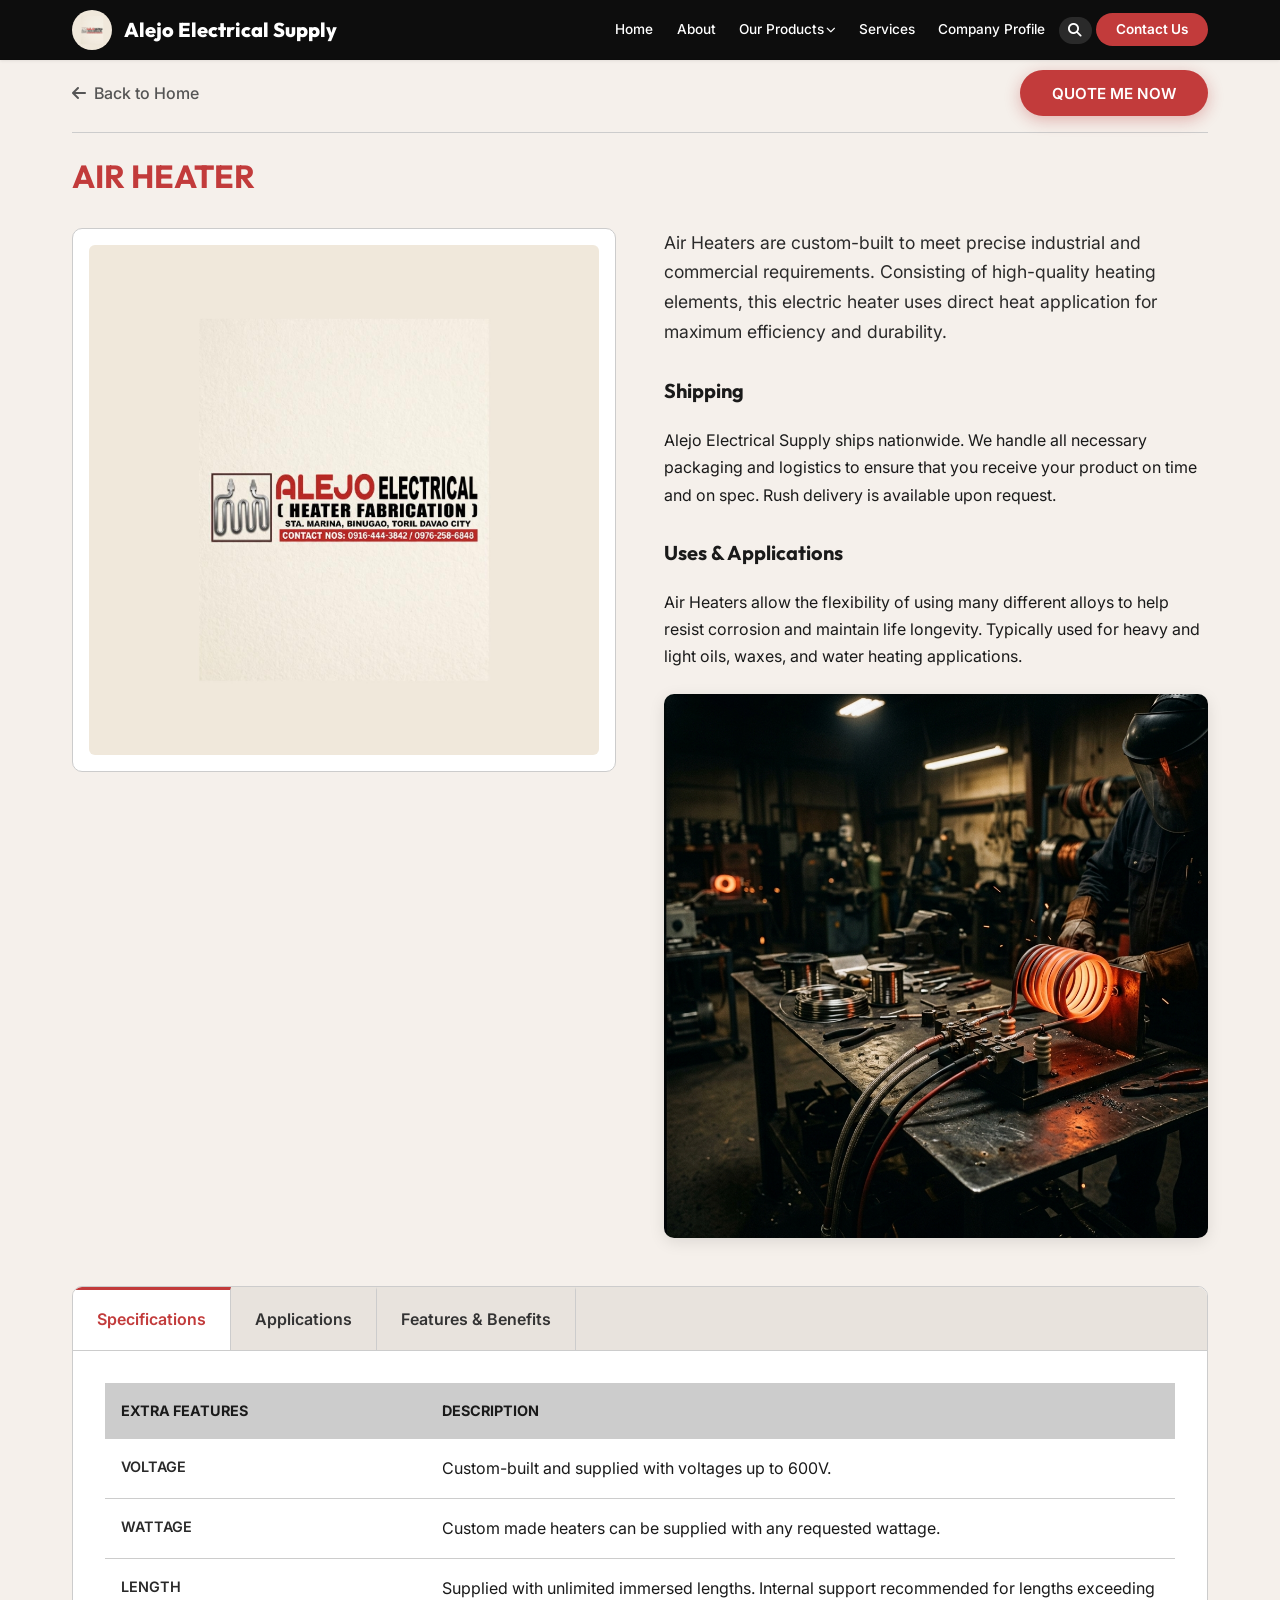
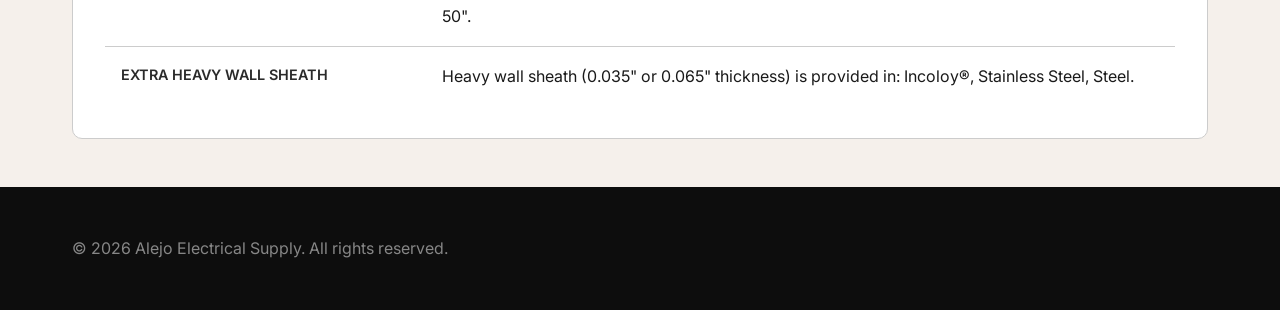
==== product.html @ 18027e7d "feat: enhance product page UI, fix navigation bugs, and add custom image support - UI (Forms): Compr" ====
<!DOCTYPE html>
<html lang="en">
<head>
  <meta charset="UTF-8">
  <meta name="viewport" content="width=device-width, initial-scale=1.0">
  <title>Product Details — Alejo Electrical Supply</title>
  
  <link rel="icon" type="image/jpeg" href="assets/logo_square.jpg">
  <link href="https://fonts.googleapis.com/css2?family=Inter:wght@300;400;500;600;700&display=swap" rel="stylesheet">
  <link rel="stylesheet" href="https://cdnjs.cloudflare.com/ajax/libs/font-awesome/6.4.0/css/all.min.css">
  <link rel="stylesheet" href="styles.css">
  <link rel="stylesheet" href="css/product.css">
</head>
<body>
  <nav class="navbar solid-nav" id="navbar">
    <div class="container">
      <a href="index.html" class="nav-brand">
        <img src="assets/logo_square.jpg" alt="Alejo Electrical Supply Logo" style="border-radius: 50%; aspect-ratio: 1/1; object-fit: cover;">
        <span>Alejo Electrical Supply</span>
      </a>
      <ul class="nav-links" id="nav-links">
        <li><a href="index.html#home" data-i18n="navHome">Home</a></li>
        <li><a href="index.html#about" data-i18n="navAbout">About</a></li>
        <li class="nav-dropdown">
          <a href="index.html#products" data-i18n="navProducts" class="nav-dropdown-btn">Our Products <i class="fas fa-chevron-down" style="font-size: 0.7em; margin-left: 2px;"></i></a>
          <div class="mega-menu" id="mega-menu">
            <!-- Dynamically populated by products.js -->
          </div>
        </li>
        <li><a href="index.html#services" data-i18n="navServices">Services</a></li>
        <li><a href="index.html#profile" data-i18n="navProfile">Company Profile</a></li>
        <li><a href="#" id="search-open-btn" aria-label="Search Products"><i class="fas fa-search"></i></a></li>
        <li><a href="index.html#contact" class="nav-cta" data-i18n="navContact">Contact Us</a></li>
      </ul>
      <div class="nav-toggle" id="nav-toggle">
        <span class="bar"></span>
        <span class="bar"></span>
        <span class="bar"></span>
      </div>
    </div>
  </nav>

  <div class="nav-overlay" id="nav-overlay"></div>

  <main class="product-page">
    <div class="container">
      <!-- Top Action Bar -->
      <div class="product-actions">
        <a href="index.html" class="back-link"><i class="fas fa-arrow-left"></i> Back to Home</a>
        <div class="action-buttons">
          <button class="btn btn-primary" id="quote-btn">QUOTE ME NOW</button>
        </div>
      </div>

      <!-- Product Header -->
      <h1 class="product-title" id="product-title">Loading...</h1>
      
      <!-- Product Overview -->
      <div class="product-overview">
        <div class="product-images">
          <div class="main-image-container">
            <img id="product-image" src="assets/logo_square.jpg" alt="Product Image">
          </div>
        </div>
        
        <div class="product-details">
          <p id="product-description" class="lead-text">Loading description...</p>
          
          <h3 class="section-title">Shipping</h3>
          <p id="product-shipping">Alejo Electrical Supply ships nationwide. We handle all necessary packaging and logistics to ensure that you receive your product on time and on spec.</p>
          
          <h3 class="section-title">Uses & Applications</h3>
          <p id="product-uses">Loading uses...</p>
          <img id="uses-image" src="assets/hero-bg.png" alt="Uses example" class="uses-image">
        </div>
      </div>

      <!-- Tabbed Interface -->
      <div class="tabs-container">
        <ul class="tab-list">
          <li class="tab-item active" data-tab="specs">Specifications</li>
          <li class="tab-item" data-tab="apps">Applications</li>
          <li class="tab-item" data-tab="features">Features & Benefits</li>
        </ul>
        
        <div class="tab-content active" id="tab-specs">
          <table class="specs-table">
            <thead>
              <tr>
                <th>EXTRA FEATURES</th>
                <th>DESCRIPTION</th>
              </tr>
            </thead>
            <tbody id="specs-body">
              <!-- Dynamically populated -->
            </tbody>
          </table>
        </div>
        
        <div class="tab-content" id="tab-apps">
          <ul class="bullet-list" id="apps-list">
            <!-- Dynamically populated -->
          </ul>
        </div>
        
        <div class="tab-content" id="tab-features">
          <ul class="bullet-list" id="features-list">
            <!-- Dynamically populated -->
          </ul>
        </div>
      </div>
    </div>
  </main>

  <!-- Quote Modal -->
  <div class="modal-overlay" id="quote-modal">
    <div class="modal-container quote-container">
      <button class="modal-close" id="quote-close"><i class="fas fa-times"></i></button>
      <div class="quote-header">
        <h2 id="quote-title">REQUEST FOR INFORMATION</h2>
        <p>Enter your comments/questions and click Submit to send us an email.</p>
        <small class="required-hint">Fields marked with an * are required</small>
      </div>
      
      <form class="quote-form" id="quote-form">
        <div class="form-row">
          <div class="form-group">
            <label>First Name <span class="required">*</span></label>
            <input type="text" required>
          </div>
          <div class="form-group">
            <label>Last Name <span class="required">*</span></label>
            <input type="text" required>
          </div>
        </div>
        
        <div class="form-group">
          <label>Email <span class="required">*</span></label>
          <input type="email" required>
        </div>
        
        <div class="form-group">
          <label>Phone <span class="required">*</span></label>
          <input type="tel" required>
        </div>
        
        <div class="form-row">
          <div class="form-group">
            <label>Country <span class="required">*</span></label>
            <select required>
              <option value="Philippines">Philippines</option>
              <option value="United States">United States</option>
              <option value="Other">Other</option>
            </select>
          </div>
          <div class="form-group">
            <label>Industry <span class="required">*</span></label>
            <select required>
              <option value="">-- Select Industry --</option>
              <option value="Manufacturing">Manufacturing</option>
              <option value="Food & Beverage">Food & Beverage</option>
              <option value="Petrochemical">Petrochemical</option>
              <option value="Other">Other</option>
            </select>
          </div>
        </div>
        
        <div class="form-group">
          <label>File Upload</label>
          <div class="file-upload-wrapper">
            <button type="button" class="btn btn-upload">Select Files</button>
            <input type="file" hidden id="file-upload">
            <span class="file-name"></span>
          </div>
        </div>
        
        <div class="form-group">
          <label>Comments</label>
          <textarea rows="3"></textarea>
        </div>
        
        <button type="submit" class="btn btn-primary submit-btn">Submit Request</button>
      </form>
    </div>
  </div>

  <!-- Search Modal -->
  <div class="modal-overlay" id="search-modal">
    <div class="modal-container search-container">
      <button class="modal-close" id="search-close"><i class="fas fa-times"></i></button>
      <div class="search-header">
        <h2>Search Products</h2>
      </div>
      <div class="search-body">
        <input type="text" id="search-input" placeholder="Search for heaters, supplies..." autocomplete="off" style="width: 100%; padding: 1rem; border: 2px solid #ccc; border-radius: 8px; font-size: 1.1rem; margin-bottom: 1rem; outline: none;">
        <div class="search-results" id="search-results" style="max-height: 400px; overflow-y: auto; display: flex; flex-direction: column; gap: 0.5rem;">
          <!-- Results populated by JS -->
        </div>
      </div>
    </div>
  </div>

  <footer class="footer">
    <div class="container footer-bottom">
      <p>&copy; 2026 Alejo Electrical Supply. All rights reserved.</p>
    </div>
  </footer>

  <script src="js/products.js"></script>
  <script src="script.js"></script>
  <script src="js/product-page.js"></script>
</body>
</html>
---- styles.css ----
/* ============================================
   ALEJO ELECTRICAL SUPPLY — Design System
   ============================================ */

/* --- Google Fonts --- */
@import url('https://fonts.googleapis.com/css2?family=Inter:wght@300;400;500;600;700;800;900&family=Outfit:wght@300;400;500;600;700;800;900&display=swap');

/* --- Design Tokens --- */
:root {
  /* Brand Colors */
  --primary: #c23b3b;
  --primary-dark: #a12b2b;
  --primary-light: #d66060;
  --primary-glow: rgba(194, 59, 59, 0.3);

  /* Neutrals */
  --neutral-900: #0d0d0d;
  --neutral-800: #1a1a1a;
  --neutral-700: #2a2a2a;
  --neutral-600: #333333;
  --neutral-500: #555555;
  --neutral-400: #777777;
  --neutral-300: #999999;
  --neutral-200: #cccccc;
  --neutral-100: #e8e3dd;
  --neutral-50: #f5f0eb;
  --white: #ffffff;

  /* Functional */
  --bg-primary: var(--neutral-50);
  --bg-dark: var(--neutral-800);
  --bg-card: var(--white);
  --text-primary: var(--neutral-800);
  --text-secondary: var(--neutral-500);
  --text-light: var(--neutral-200);

  /* Shadows */
  --shadow-sm: 0 1px 3px rgba(0, 0, 0, 0.08);
  --shadow-md: 0 4px 16px rgba(0, 0, 0, 0.1);
  --shadow-lg: 0 8px 32px rgba(0, 0, 0, 0.15);
  --shadow-xl: 0 16px 48px rgba(0, 0, 0, 0.2);
  --shadow-card: 0 2px 8px rgba(0, 0, 0, 0.06), 0 8px 24px rgba(0, 0, 0, 0.08);
  --shadow-glow: 0 0 40px rgba(178, 34, 34, 0.15);

  /* Typography */
  --font-heading: 'Outfit', sans-serif;
  --font-body: 'Inter', sans-serif;

  /* Spacing */
  --space-xs: 0.25rem;
  --space-sm: 0.5rem;
  --space-md: 1rem;
  --space-lg: 1.5rem;
  --space-xl: 2rem;
  --space-2xl: 3rem;
  --space-3xl: 4rem;
  --space-4xl: 6rem;
  --space-section: 5rem;

  /* Border Radius */
  --radius-sm: 6px;
  --radius-md: 10px;
  --radius-lg: 16px;
  --radius-xl: 24px;
  --radius-full: 9999px;

  /* Transitions */
  --transition-fast: 0.2s ease;
  --transition-base: 0.3s ease;
  --transition-slow: 0.5s ease;
  --transition-spring: 0.4s cubic-bezier(0.34, 1.56, 0.64, 1);
}

/* --- Reset & Base --- */
*,
*::before,
*::after {
  margin: 0;
  padding: 0;
  box-sizing: border-box;
}

html {
  scroll-behavior: smooth;
  font-size: 16px;
  -webkit-font-smoothing: antialiased;
  -moz-osx-font-smoothing: grayscale;
}

body {
  font-family: var(--font-body);
  color: var(--text-primary);
  background-color: var(--bg-primary);
  line-height: 1.7;
  overflow-x: hidden;
}

img {
  max-width: 100%;
  height: auto;
  display: block;
}

a {
  color: inherit;
  text-decoration: none;
  transition: color var(--transition-fast);
}

/* --- Typography --- */
h1, h2, h3, h4, h5, h6 {
  font-family: var(--font-heading);
  font-weight: 700;
  line-height: 1.2;
  color: var(--neutral-800);
}

.section-badge {
  display: inline-flex;
  align-items: center;
  gap: 0.5rem;
  font-family: var(--font-heading);
  font-size: 0.8rem;
  font-weight: 600;
  letter-spacing: 0.15em;
  text-transform: uppercase;
  color: var(--primary);
  margin-bottom: var(--space-md);
  padding: 0.4rem 1rem;
  background: rgba(178, 34, 34, 0.08);
  border-radius: var(--radius-full);
  border: 1px solid rgba(178, 34, 34, 0.15);
}

.section-badge i {
  font-size: 0.7rem;
}

.section-title {
  font-size: clamp(2rem, 4vw, 2.8rem);
  font-weight: 800;
  margin-bottom: var(--space-md);
  color: var(--neutral-800);
}

.section-subtitle {
  font-size: 1.05rem;
  color: var(--text-secondary);
  max-width: 600px;
  line-height: 1.8;
}

/* --- Container --- */
.container {
  width: 100%;
  max-width: 1200px;
  margin: 0 auto;
  padding: 0 var(--space-xl);
}

/* --- Section --- */
.section {
  padding: var(--space-section) 0;
}

.section-header {
  text-align: center;
  margin-bottom: var(--space-3xl);
}

.section-header .section-subtitle {
  margin: 0 auto;
}

/* ============================================
   NAVIGATION
   ============================================ */
.navbar {
  position: fixed;
  top: 0;
  left: 0;
  right: 0;
  z-index: 1000;
  padding: 1rem 0;
  transition: all var(--transition-base);
}

.navbar.scrolled,
.navbar.solid-nav {
  padding: 0.6rem 0;
  background: rgba(255, 255, 255, 0.92);
  backdrop-filter: blur(20px) saturate(180%);
  -webkit-backdrop-filter: blur(20px) saturate(180%);
  border-bottom: 1px solid rgba(0, 0, 0, 0.06);
  box-shadow: var(--shadow-sm);
}

.navbar.solid-nav {
  background: var(--neutral-900);
  backdrop-filter: none;
  -webkit-backdrop-filter: none;
}

.navbar.solid-nav .nav-brand,
.navbar.solid-nav .nav-links > li > a {
  color: var(--white) !important;
}

.navbar.solid-nav .nav-links > li > a:hover,
.navbar.solid-nav .nav-links > li > a.active {
  background: rgba(255, 255, 255, 0.12) !important;
}

.navbar .container {
  display: flex;
  align-items: center;
  justify-content: space-between;
  gap: 1rem;
}

.nav-brand {
  display: flex;
  align-items: center;
  gap: 0.75rem;
  font-family: var(--font-heading);
  font-weight: 800;
  font-size: 1.25rem;
  color: var(--white);
  transition: color var(--transition-base);
  z-index: 1001;
}

.navbar.scrolled .nav-brand {
  color: var(--neutral-800);
}

.nav-brand img {
  height: 40px;
  width: auto;
  border-radius: var(--radius-sm);
}

.nav-brand span {
  white-space: nowrap;
}

.nav-links {
  display: flex;
  align-items: center;
  gap: 0.25rem;
  list-style: none;
}

.nav-links a {
  display: inline-flex;
  align-items: center;
  justify-content: center;
  text-align: center;
  line-height: 1.2;
  padding: 0.4rem 0.6rem;
  font-size: 0.85rem;
  font-weight: 500;
  color: rgba(255, 255, 255, 0.85);
  border-radius: var(--radius-full);
  transition: all var(--transition-base);
}

.nav-links a:hover,
.nav-links a.active {
  color: var(--white);
  background: rgba(255, 255, 255, 0.12);
}

.navbar.scrolled .nav-links a {
  color: var(--neutral-600);
}

.navbar.scrolled .nav-links a:hover,
.navbar.scrolled .nav-links a.active {
  color: var(--primary);
  background: rgba(194, 59, 59, 0.08);
}

.nav-cta {
  padding: 0.5rem 1.25rem !important;
  background: var(--primary) !important;
  color: var(--white) !important;
  font-weight: 600 !important;
  border-radius: var(--radius-full) !important;
}

.nav-cta:hover {
  background: var(--primary-dark) !important;
  transform: translateY(-1px);
  box-shadow: 0 4px 12px rgba(178, 34, 34, 0.3);
}

/* Hamburger */
.nav-toggle {
  display: none;
  flex-direction: column;
  gap: 5px;
  background: none;
  border: none;
  cursor: pointer;
  padding: 4px;
  z-index: 1001;
}

.nav-toggle span {
  display: block;
  width: 24px;
  height: 2.5px;
  background: var(--white);
  border-radius: 2px;
  transition: all var(--transition-base);
}

.navbar.scrolled .nav-toggle span {
  background: var(--neutral-800);
}

.nav-toggle.active span:nth-child(1) {
  transform: rotate(45deg) translate(5px, 5px);
}
.nav-toggle.active span:nth-child(2) {
  opacity: 0;
}
.nav-toggle.active span:nth-child(3) {
  transform: rotate(-45deg) translate(5px, -5px);
}

/* ============================================
   HERO SECTION
   ============================================ */
.hero {
  position: relative;
  min-height: 100vh;
  display: flex;
  align-items: center;
  justify-content: center;
  overflow: hidden;
  background: var(--neutral-900);
}

.hero-bg {
  position: absolute;
  inset: 0;
  background-image: url('assets/hero-bg.png');
  background-size: cover;
  background-position: center;
  background-repeat: no-repeat;
  filter: brightness(0.35) saturate(0.7);
  transform: scale(1.05);
  transition: transform 8s ease;
}

.hero:hover .hero-bg {
  transform: scale(1);
}

.hero-overlay {
  position: absolute;
  inset: 0;
  background: linear-gradient(
    135deg,
    rgba(13, 13, 13, 0.9) 0%,
    rgba(60, 20, 20, 0.4) 50%,
    rgba(13, 13, 13, 0.8) 100%
  );
}

.hero-content {
  position: relative;
  z-index: 2;
  text-align: center;
  max-width: 800px;
  padding: var(--space-xl);
}

.hero-logo {
  width: 120px;
  height: auto;
  margin: 0 auto var(--space-xl);
  border-radius: 50%;
  aspect-ratio: 1/1;
  object-fit: cover;
  box-shadow: 0 8px 32px rgba(0, 0, 0, 0.4);
  animation: float 4s ease-in-out infinite;
}

@keyframes float {
  0%, 100% { transform: translateY(0); }
  50% { transform: translateY(-10px); }
}

.hero-title {
  font-family: var(--font-heading);
  font-size: clamp(2.5rem, 6vw, 4.5rem);
  font-weight: 900;
  color: var(--white);
  margin-bottom: var(--space-sm);
  letter-spacing: -0.02em;
  line-height: 1.1;
}

.hero-title .accent {
  color: var(--primary-light);
  position: relative;
}

.hero-tagline {
  font-family: var(--font-heading);
  font-size: clamp(1rem, 2.5vw, 1.4rem);
  font-weight: 400;
  color: rgba(255, 255, 255, 0.7);
  margin-bottom: var(--space-sm);
  letter-spacing: 0.1em;
  text-transform: uppercase;
}

.hero-description {
  font-size: 1.1rem;
  color: rgba(255, 255, 255, 0.6);
  margin-bottom: var(--space-2xl);
  max-width: 550px;
  margin-left: auto;
  margin-right: auto;
  line-height: 1.8;
}

.hero-buttons {
  display: flex;
  align-items: center;
  justify-content: center;
  gap: var(--space-md);
  flex-wrap: wrap;
}

/* --- Buttons --- */
.btn {
  display: inline-flex;
  align-items: center;
  gap: 0.5rem;
  padding: 0.85rem 2rem;
  font-family: var(--font-body);
  font-size: 0.95rem;
  font-weight: 600;
  border: none;
  border-radius: var(--radius-full);
  cursor: pointer;
  transition: all var(--transition-base);
  text-decoration: none;
  white-space: nowrap;
}

.btn-primary {
  background: var(--primary);
  color: var(--white);
  box-shadow: 0 4px 16px rgba(178, 34, 34, 0.3);
}

.btn-primary:hover {
  background: var(--primary-dark);
  transform: translateY(-2px);
  box-shadow: 0 8px 24px rgba(178, 34, 34, 0.4);
}

.btn-outline {
  background: transparent;
  color: var(--white);
  border: 2px solid rgba(255, 255, 255, 0.3);
}

.btn-outline:hover {
  background: rgba(255, 255, 255, 0.1);
  border-color: rgba(255, 255, 255, 0.5);
  transform: translateY(-2px);
}

.btn-dark-outline {
  background: transparent;
  color: var(--neutral-800);
  border: 2px solid var(--neutral-200);
}

.btn-dark-outline:hover {
  border-color: var(--primary);
  color: var(--primary);
  transform: translateY(-2px);
}

/* Scroll indicator */
.scroll-indicator {
  position: absolute;
  bottom: 2rem;
  left: 50%;
  transform: translateX(-50%);
  z-index: 2;
  display: flex;
  flex-direction: column;
  align-items: center;
  gap: 0.5rem;
  color: rgba(255, 255, 255, 0.4);
  font-size: 0.75rem;
  letter-spacing: 0.15em;
  text-transform: uppercase;
  animation: bounce 2s infinite;
}

.scroll-indicator i {
  font-size: 1.2rem;
}

@keyframes bounce {
  0%, 20%, 50%, 80%, 100% { transform: translateX(-50%) translateY(0); }
  40% { transform: translateX(-50%) translateY(-8px); }
  60% { transform: translateX(-50%) translateY(-4px); }
}

/* ============================================
   ABOUT SECTION
   ============================================ */
.about {
  background: var(--white);
}

.about-grid {
  display: grid;
  grid-template-columns: 1fr 1fr;
  gap: var(--space-3xl);
  align-items: center;
}

.about-image {
  position: relative;
}

.about-image-wrapper {
  position: relative;
  border-radius: var(--radius-lg);
  overflow: hidden;
  box-shadow: var(--shadow-lg);
}

.about-image-wrapper img {
  width: 100%;
  object-fit: cover;
  display: block;
}

.about-image-wrapper::after {
  content: '';
  position: absolute;
  inset: 0;
  border: 1px solid rgba(178, 34, 34, 0.1);
  border-radius: var(--radius-lg);
  pointer-events: none;
}

.about-accent-box {
  position: absolute;
  bottom: -20px;
  right: -20px;
  background: var(--primary);
  color: var(--white);
  padding: var(--space-lg) var(--space-xl);
  border-radius: var(--radius-md);
  box-shadow: var(--shadow-lg);
  text-align: center;
}

.about-accent-box .number {
  font-family: var(--font-heading);
  font-size: 2.5rem;
  font-weight: 900;
  line-height: 1;
}

.about-accent-box .label {
  font-size: 0.8rem;
  font-weight: 500;
  opacity: 0.9;
  text-transform: uppercase;
  letter-spacing: 0.05em;
}

.about-text h2 {
  font-size: clamp(1.8rem, 3.5vw, 2.5rem);
  margin-bottom: var(--space-lg);
}

.about-text p {
  color: var(--text-secondary);
  margin-bottom: var(--space-lg);
  line-height: 1.8;
}

.about-highlights {
  display: grid;
  grid-template-columns: 1fr 1fr;
  gap: var(--space-md);
  margin-top: var(--space-xl);
}

.highlight-item {
  display: flex;
  align-items: center;
  gap: 0.75rem;
  padding: var(--space-md);
  background: var(--neutral-50);
  border-radius: var(--radius-md);
  transition: all var(--transition-base);
}

.highlight-item:hover {
  background: rgba(178, 34, 34, 0.05);
  transform: translateX(4px);
}

.highlight-item i {
  color: var(--primary);
  font-size: 1.1rem;
  flex-shrink: 0;
}

.highlight-item span {
  font-size: 0.9rem;
  font-weight: 500;
  color: var(--neutral-700);
}

.highlight.nav-cta:hover {
  background: var(--primary);
  border-color: var(--primary);
  color: var(--white) !important;
}

/* --- Mega Menu --- */
.nav-dropdown {
  position: relative;
}

.mega-menu {
  position: absolute;
  top: calc(100% + 20px);
  left: 50%;
  transform: translateX(-50%) translateY(10px);
  background: var(--white);
  border-radius: var(--radius-md);
  box-shadow: 0 10px 40px rgba(0, 0, 0, 0.1);
  padding: 0.5rem 0;
  min-width: 280px;
  opacity: 0;
  visibility: hidden;
  transition: all var(--transition-base);
  z-index: 1000;
  pointer-events: none;
  border: 1px solid rgba(0,0,0,0.05);
  list-style: none;
  display: flex;
  flex-direction: column;
}

.nav-dropdown::after {
  content: '';
  position: absolute;
  top: 100%;
  left: 0;
  width: 100%;
  height: 25px;
}

.nav-dropdown:hover .mega-menu {
  opacity: 1;
  visibility: visible;
  transform: translateX(-50%) translateY(0);
  pointer-events: auto;
}

.mega-menu-group {
  position: relative;
}

.mega-menu-group > a {
  display: flex !important;
  align-items: center;
  justify-content: space-between;
  padding: 0.8rem 1.5rem !important;
  color: var(--neutral-800) !important;
  font-weight: 600;
  transition: background var(--transition-fast);
  cursor: pointer;
  border-bottom: 1px solid var(--neutral-100);
}

.mega-menu-group > a:hover {
  background: var(--neutral-50) !important;
  color: var(--primary) !important;
}

.mega-submenu {
  position: absolute;
  left: 100%;
  top: 0;
  min-width: 250px;
  background: var(--white);
  border-radius: var(--radius-md);
  box-shadow: 0 10px 40px rgba(0, 0, 0, 0.1);
  padding: 0.5rem 0;
  opacity: 0;
  visibility: hidden;
  transform: translateX(10px);
  transition: all var(--transition-base);
  border: 1px solid rgba(0,0,0,0.05);
  list-style: none;
}

.mega-menu-group:hover .mega-submenu {
  opacity: 1;
  visibility: visible;
  transform: translateX(0);
}

.mega-submenu a {
  padding: 0.6rem 1.5rem !important;
  color: var(--neutral-700) !important;
  display: block !important;
  transition: all var(--transition-fast) !important;
}

.mega-submenu a:hover {
  color: var(--primary) !important;
  background: rgba(194, 59, 59, 0.05) !important;
  padding-left: 1.8rem !important;
}

.mega-menu a {
  color: var(--neutral-700) !important;
  font-family: var(--font-body) !important;
  font-size: 0.85rem !important;
  padding: 0.6rem 0.75rem !important;
  display: flex !important;
  align-items: center;
  border-radius: var(--radius-sm);
  background: transparent !important;
  transition: all var(--transition-fast) !important;
  white-space: nowrap;
}

.mega-menu a:hover {
  color: var(--primary) !important;
  background: rgba(194, 59, 59, 0.05) !important;
  transform: translateX(4px);
}

/* ============================================
   HERO SECTION
   ============================================ */
/* ============================================
   SERVICES SECTION
   ============================================ */
.services {
  background: var(--neutral-50);
}

.services-grid {
  display: grid;
  grid-template-columns: repeat(auto-fit, minmax(260px, 1fr));
  gap: var(--space-xl);
}

.service-card {
  background: var(--white);
  border-radius: var(--radius-lg);
  padding: var(--space-2xl);
  text-align: center;
  box-shadow: var(--shadow-card);
  border: 1px solid rgba(0, 0, 0, 0.04);
  transition: all var(--transition-base);
  position: relative;
  overflow: hidden;
}

.service-card::before {
  content: '';
  position: absolute;
  top: 0;
  left: 0;
  right: 0;
  height: 4px;
  background: linear-gradient(90deg, var(--primary), var(--primary-light));
  transform: scaleX(0);
  transition: transform var(--transition-base);
}

.service-card:hover {
  transform: translateY(-8px);
  box-shadow: var(--shadow-xl), var(--shadow-glow);
}

.service-card:hover::before {
  transform: scaleX(1);
}

.service-icon {
  width: 64px;
  height: 64px;
  margin: 0 auto var(--space-lg);
  background: linear-gradient(135deg, rgba(178, 34, 34, 0.08), rgba(178, 34, 34, 0.15));
  border-radius: var(--radius-lg);
  display: flex;
  align-items: center;
  justify-content: center;
  font-size: 1.5rem;
  color: var(--primary);
  transition: all var(--transition-base);
}

.service-card:hover .service-icon {
  background: var(--primary);
  color: var(--white);
  transform: scale(1.1) rotate(-5deg);
}

.service-card h3 {
  font-family: var(--font-heading);
  font-size: 1.15rem;
  font-weight: 700;
  margin-bottom: var(--space-sm);
  color: var(--neutral-800);
}

.service-card p {
  font-size: 0.9rem;
  color: var(--text-secondary);
  line-height: 1.7;
}

/* ============================================
   COMPANY PROFILE SECTION
   ============================================ */
.profile {
  background: var(--neutral-800);
  color: var(--white);
  position: relative;
  overflow: hidden;
}

.profile::before {
  content: '';
  position: absolute;
  top: -50%;
  right: -20%;
  width: 600px;
  height: 600px;
  background: radial-gradient(circle, rgba(178, 34, 34, 0.15) 0%, transparent 70%);
  border-radius: 50%;
  pointer-events: none;
}

.profile .section-title {
  color: var(--white);
}

.profile .section-subtitle {
  color: rgba(255, 255, 255, 0.6);
}

.profile-content {
  display: flex;
  flex-direction: column;
  align-items: center;
  text-align: center;
}

.profile-cta {
  margin-top: var(--space-xl);
}

.btn-profile {
  display: inline-flex;
  align-items: center;
  gap: 0.75rem;
  padding: 1.1rem 2.5rem;
  background: var(--primary);
  color: var(--white);
  font-family: var(--font-body);
  font-size: 1.05rem;
  font-weight: 700;
  border: none;
  border-radius: var(--radius-full);
  cursor: pointer;
  transition: all var(--transition-base);
  box-shadow: 0 4px 20px rgba(178, 34, 34, 0.4);
  position: relative;
  overflow: hidden;
}

.btn-profile::after {
  content: '';
  position: absolute;
  inset: 0;
  background: linear-gradient(90deg, transparent, rgba(255,255,255,0.1), transparent);
  transform: translateX(-100%);
  transition: transform 0.6s ease;
}

.btn-profile:hover::after {
  transform: translateX(100%);
}

.btn-profile:hover {
  background: var(--primary-dark);
  transform: translateY(-3px) scale(1.02);
  box-shadow: 0 8px 32px rgba(178, 34, 34, 0.5);
}

.btn-profile i {
  font-size: 1.2rem;
}

/* --- PDF Modal --- */
.pdf-modal-overlay {
  position: fixed;
  inset: 0;
  background: rgba(0, 0, 0, 0.9);
  backdrop-filter: blur(10px);
  z-index: 10000;
  display: flex;
  align-items: center;
  justify-content: center;
  opacity: 0;
  visibility: hidden;
  transition: all var(--transition-base);
}

.pdf-modal-overlay.active {
  opacity: 1;
  visibility: visible;
}

.pdf-modal {
  width: 90%;
  max-width: 900px;
  height: 90vh;
  background: var(--white);
  border-radius: var(--radius-xl);
  overflow: hidden;
  display: flex;
  flex-direction: column;
  box-shadow: 0 32px 64px rgba(0, 0, 0, 0.5);
  transform: scale(0.9) translateY(20px);
  transition: transform var(--transition-base);
}

.pdf-modal-overlay.active .pdf-modal {
  transform: scale(1) translateY(0);
}

.pdf-modal-header {
  display: flex;
  align-items: center;
  justify-content: space-between;
  padding: var(--space-md) var(--space-xl);
  background: var(--neutral-800);
  color: var(--white);
  flex-shrink: 0;
}

.pdf-modal-header h3 {
  font-family: var(--font-heading);
  font-size: 1rem;
  font-weight: 600;
  color: var(--white);
  display: flex;
  align-items: center;
  gap: 0.5rem;
}

.pdf-modal-close {
  width: 36px;
  height: 36px;
  display: flex;
  align-items: center;
  justify-content: center;
  background: rgba(255, 255, 255, 0.1);
  border: none;
  border-radius: var(--radius-full);
  color: var(--white);
  font-size: 1.1rem;
  cursor: pointer;
  transition: all var(--transition-fast);
}

.pdf-modal-close:hover {
  background: rgba(255, 255, 255, 0.2);
  transform: rotate(90deg);
}

.pdf-modal-body {
  flex: 1;
  overflow-y: auto;
  padding: var(--space-xl);
  background: var(--neutral-100);
  display: flex;
  flex-direction: column;
  align-items: center;
  gap: var(--space-lg);
}

.pdf-modal-body::-webkit-scrollbar {
  width: 8px;
}

.pdf-modal-body::-webkit-scrollbar-track {
  background: transparent;
}

.pdf-modal-body::-webkit-scrollbar-thumb {
  background: var(--neutral-300);
  border-radius: 4px;
}

/* --- Vertical PDF Scroll Viewer --- */
.pdf-scroll-viewer {
  display: flex;
  flex-direction: column;
  align-items: center;
  gap: var(--space-xl);
  width: 100%;
  max-width: 800px;
  margin: 0 auto;
}

.pdf-scroll-page {
  width: 100%;
  background: var(--white);
  box-shadow: var(--shadow-lg);
  border-radius: var(--radius-sm);
  overflow: hidden;
}

.pdf-scroll-page canvas {
  width: 100%;
  height: auto;
  display: block;
}
  background: linear-gradient(135deg, #2a2a2a, #1a1a1a);
  display: flex;
  align-items: center;
  justify-content: center;
  padding: var(--space-lg);
  position: relative;
}



.pdf-loading {
  display: flex;
  flex-direction: column;
  align-items: center;
  gap: var(--space-md);
  padding: var(--space-3xl);
  color: var(--neutral-500);
}

.pdf-spinner {
  width: 40px;
  height: 40px;
  border: 3px solid var(--neutral-200);
  border-top-color: var(--primary);
  border-radius: 50%;
  animation: spin 0.8s linear infinite;
}

@keyframes spin {
  to { transform: rotate(360deg); }
}

/* --- Language Toggle --- */
.lang-toggle {
  display: flex;
  align-items: center;
  gap: 0.25rem;
  padding: 3px;
  background: rgba(255, 255, 255, 0.1);
  border: 1px solid rgba(255, 255, 255, 0.15);
  border-radius: var(--radius-full);
  margin-left: var(--space-sm);
  z-index: 1001;
}

.navbar.scrolled .lang-toggle {
  background: rgba(0, 0, 0, 0.04);
  border-color: var(--neutral-200);
}

.lang-btn {
  padding: 0.3rem 0.65rem;
  font-family: var(--font-body);
  font-size: 0.7rem;
  font-weight: 700;
  letter-spacing: 0.05em;
  border: none;
  border-radius: var(--radius-full);
  cursor: pointer;
  transition: all var(--transition-fast);
  background: transparent;
  color: rgba(255, 255, 255, 0.6);
}

.navbar.scrolled .lang-btn {
  color: var(--neutral-500);
}

.lang-btn.active {
  background: var(--primary);
  color: var(--white) !important;
  box-shadow: 0 2px 8px rgba(178, 34, 34, 0.3);
}

.lang-btn:hover:not(.active) {
  color: var(--white);
}

.navbar.scrolled .lang-btn:hover:not(.active) {
  color: var(--neutral-800);
}

/* --- Google Map --- */
.map-container {
  margin-top: var(--space-3xl);
  border-radius: var(--radius-lg);
  overflow: hidden;
  box-shadow: var(--shadow-md);
  border: 1px solid rgba(0, 0, 0, 0.06);
}

.map-container iframe {
  width: 100%;
  height: 300px;
  border: none;
  display: block;
}

/* ============================================
   CONTACT SECTION
   ============================================ */
.contact {
  background: var(--white);
}

.contact-grid {
  display: grid;
  grid-template-columns: 1fr 1fr;
  gap: var(--space-3xl);
  align-items: center;
}

.contact-card-wrapper {
  position: relative;
}

.calling-card-container {
  position: relative;
  border-radius: var(--radius-lg);
  overflow: hidden;
  box-shadow: var(--shadow-xl);
  transition: all var(--transition-slow);
  transform: perspective(800px) rotateY(0deg);
}

.calling-card-container:hover {
  transform: perspective(800px) rotateY(-5deg) scale(1.02);
  box-shadow: 20px 20px 60px rgba(0, 0, 0, 0.15);
}

.calling-card-container img {
  width: 100%;
  display: block;
}

.contact-info {
  display: flex;
  flex-direction: column;
  gap: var(--space-lg);
}

.contact-info h2 {
  font-size: clamp(1.8rem, 3.5vw, 2.5rem);
  margin-bottom: var(--space-sm);
}

.contact-info > p {
  color: var(--text-secondary);
  line-height: 1.8;
  margin-bottom: var(--space-md);
}

.contact-detail {
  display: flex;
  align-items: flex-start;
  gap: var(--space-md);
  padding: var(--space-md) var(--space-lg);
  background: var(--neutral-50);
  border-radius: var(--radius-md);
  transition: all var(--transition-base);
  border: 1px solid transparent;
}

.contact-detail:hover {
  background: rgba(178, 34, 34, 0.04);
  border-color: rgba(178, 34, 34, 0.1);
  transform: translateX(4px);
}

.contact-detail-icon {
  width: 44px;
  height: 44px;
  display: flex;
  align-items: center;
  justify-content: center;
  background: var(--primary);
  color: var(--white);
  border-radius: var(--radius-md);
  font-size: 1rem;
  flex-shrink: 0;
}

.contact-detail-text {
  display: flex;
  flex-direction: column;
  gap: 0.15rem;
}

.contact-detail-text .label {
  font-size: 0.75rem;
  font-weight: 600;
  text-transform: uppercase;
  letter-spacing: 0.08em;
  color: var(--neutral-400);
}

.contact-detail-text .value {
  font-size: 0.95rem;
  font-weight: 500;
  color: var(--neutral-700);
}

.contact-detail-text .value a {
  color: var(--primary);
  font-weight: 600;
}

.contact-detail-text .value a:hover {
  color: var(--primary-dark);
  text-decoration: underline;
}

.contact-social {
  display: flex;
  gap: var(--space-md);
  margin-top: var(--space-md);
}

.social-link {
  width: 48px;
  height: 48px;
  display: flex;
  align-items: center;
  justify-content: center;
  background: var(--neutral-50);
  border: 1px solid var(--neutral-200);
  border-radius: var(--radius-full);
  color: var(--neutral-600);
  font-size: 1.2rem;
  transition: all var(--transition-base);
}

.social-link:hover {
  background: #1877F2;
  border-color: #1877F2;
  color: var(--white);
  transform: translateY(-3px);
  box-shadow: 0 4px 12px rgba(24, 119, 242, 0.3);
}

/* ============================================
   FOOTER
   ============================================ */
.footer {
  background: var(--neutral-900);
  color: rgba(255, 255, 255, 0.5);
  padding: var(--space-2xl) 0;
}

.footer .container {
  display: flex;
  align-items: center;
  justify-content: space-between;
  flex-wrap: wrap;
  gap: var(--space-md);
}

.footer-brand {
  display: flex;
  align-items: center;
  gap: 0.75rem;
  font-family: var(--font-heading);
  font-weight: 700;
  font-size: 1rem;
  color: rgba(255, 255, 255, 0.8);
}

.footer-brand img {
  height: 32px;
  border-radius: var(--radius-sm);
}

.footer-copy {
  font-size: 0.85rem;
}

.footer-links {
  display: flex;
  gap: var(--space-lg);
  list-style: none;
}

.footer-links a {
  font-size: 0.85rem;
  color: rgba(255, 255, 255, 0.5);
  transition: color var(--transition-fast);
}

.footer-links a:hover {
  color: var(--primary-light);
}

/* ============================================
   SCROLL ANIMATIONS
   ============================================ */
.fade-in {
  opacity: 0;
  transform: translateY(30px);
  transition: opacity 0.7s ease, transform 0.7s ease;
}

.fade-in.visible {
  opacity: 1;
  transform: translateY(0);
}

.fade-in-left {
  opacity: 0;
  transform: translateX(-40px);
  transition: opacity 0.7s ease, transform 0.7s ease;
}

.fade-in-left.visible {
  opacity: 1;
  transform: translateX(0);
}

.fade-in-right {
  opacity: 0;
  transform: translateX(40px);
  transition: opacity 0.7s ease, transform 0.7s ease;
}

.fade-in-right.visible {
  opacity: 1;
  transform: translateX(0);
}

.scale-in {
  opacity: 0;
  transform: scale(0.9);
  transition: opacity 0.6s ease, transform 0.6s ease;
}

.scale-in.visible {
  opacity: 1;
  transform: scale(1);
}

/* stagger children */
.stagger-children > * {
  opacity: 0;
  transform: translateY(20px);
  transition: opacity 0.5s ease, transform 0.5s ease;
}

.stagger-children.visible > *:nth-child(1) { transition-delay: 0.1s; opacity: 1; transform: none; }
.stagger-children.visible > *:nth-child(2) { transition-delay: 0.2s; opacity: 1; transform: none; }
.stagger-children.visible > *:nth-child(3) { transition-delay: 0.3s; opacity: 1; transform: none; }
.stagger-children.visible > *:nth-child(4) { transition-delay: 0.4s; opacity: 1; transform: none; }
.stagger-children.visible > *:nth-child(5) { transition-delay: 0.5s; opacity: 1; transform: none; }
.stagger-children.visible > *:nth-child(6) { transition-delay: 0.6s; opacity: 1; transform: none; }

/* ============================================
   RESPONSIVE
   ============================================ */
@media (max-width: 992px) {
  .about-grid,
  .contact-grid {
    grid-template-columns: 1fr;
    gap: var(--space-2xl);
  }

  .about-image {
    order: -1;
  }

  .about-accent-box {
    bottom: -16px;
    right: 16px;
  }
}

@media (max-width: 768px) {
  .nav-links {
    position: fixed;
    top: 0;
    right: 0;
    width: 280px;
    height: 100vh;
    flex-direction: column;
    background: var(--white);
    padding: 5rem var(--space-xl) var(--space-xl);
    box-shadow: -8px 0 32px rgba(0, 0, 0, 0.1);
    transform: translateX(100%);
    transition: transform var(--transition-base);
    gap: 0.25rem;
  }

  .nav-links.open {
    transform: translateX(0);
  }

  /* Mega Menu Mobile */
  .mega-menu {
    position: static;
    transform: none !important;
    box-shadow: none;
    grid-template-columns: 1fr;
    padding: var(--space-md);
    display: none;
    opacity: 1;
    visibility: visible;
    pointer-events: auto;
    background: rgba(0,0,0,0.02);
    border: none;
    margin-top: 0.5rem;
    width: 100%;
    max-width: 100%;
  }

  .nav-dropdown.active .mega-menu {
    display: grid;
  }
  
  .nav-dropdown > a {
    display: flex;
    justify-content: space-between;
    align-items: center;
  }

  .nav-links a {
    color: var(--neutral-600) !important;
    padding: 0.75rem var(--space-md);
    width: 100%;
    border-radius: var(--radius-md);
  }

  .nav-links a:hover {
    color: var(--primary) !important;
    background: rgba(178, 34, 34, 0.06) !important;
  }

  .nav-toggle {
    display: flex;
  }

  .hero-title {
    font-size: clamp(2rem, 8vw, 3rem);
  }

  .hero-buttons {
    flex-direction: column;
  }

  .section {
    padding: var(--space-3xl) 0;
  }

  .container {
    padding: 0 var(--space-lg);
  }

  .about-highlights {
    grid-template-columns: 1fr;
  }

  .services-grid {
    grid-template-columns: 1fr;
    gap: var(--space-lg);
  }

  .footer .container {
    flex-direction: column;
    text-align: center;
  }

  .pdf-modal {
    width: 96%;
    height: 94vh;
    border-radius: var(--radius-lg);
  }

  .pdf-modal-body {
    padding: var(--space-md);
  }
}

@media (max-width: 480px) {
  .hero-logo {
    width: 80px;
  }

  .btn {
    padding: 0.75rem 1.5rem;
    font-size: 0.9rem;
  }

  .btn-profile {
    padding: 0.9rem 1.8rem;
    font-size: 0.95rem;
  }

  .service-card {
    padding: var(--space-xl);
  }

  .calling-card-container:hover {
    transform: none;
  }
}

/* --- Mobile nav overlay --- */
.nav-overlay {
  position: fixed;
  inset: 0;
  background: rgba(0, 0, 0, 0.4);
  z-index: 999;
  opacity: 0;
  visibility: hidden;
  transition: all var(--transition-base);
}

.nav-overlay.open {
  opacity: 1;
  visibility: visible;
}

/* --- Body lock --- */
body.no-scroll {
  overflow: hidden;
}

/* ============================================
   SEARCH MODAL
   ============================================ */
.modal-overlay {
  position: fixed;
  inset: 0;
  background: rgba(0, 0, 0, 0.6);
  z-index: 3000;
  display: flex;
  align-items: center;
  justify-content: center;
  opacity: 0;
  visibility: hidden;
  transition: all var(--transition-base);
}

.modal-overlay.open {
  opacity: 1;
  visibility: visible;
}

.modal-container {
  background: var(--bg-primary);
  border-radius: var(--radius-xl);
  max-width: 600px;
  width: 90%;
  padding: 2rem;
  max-height: 90vh;
  position: relative;
  transform: translateY(20px);
  transition: all var(--transition-base);
  box-shadow: 0 25px 50px -12px rgba(0, 0, 0, 0.25);
  display: flex;
  flex-direction: column;
}

.modal-overlay.open .modal-container {
  transform: translateY(0);
}

.modal-close {
  position: absolute;
  top: 1.5rem;
  right: 1.5rem;
  background: none;
  border: none;
  font-size: 1.5rem;
  color: var(--neutral-500);
  cursor: pointer;
  transition: color var(--transition-fast);
  z-index: 10;
}

.modal-close:hover {
  color: var(--primary);
}

.search-header {
  margin-bottom: 1rem;
}

.search-header h2 {
  color: var(--primary);
  font-size: 1.5rem;
  font-weight: 700;
}
---- css/product.css ----
/* ============================================
   PRODUCT PAGE STYLES
   ============================================ */

.product-page {
  padding-top: 70px; /* Account for fixed navbar */
  padding-bottom: var(--space-2xl);
  min-height: 80vh;
}

.product-actions {
  display: flex;
  justify-content: space-between;
  align-items: center;
  margin-bottom: var(--space-lg);
  border-bottom: 1px solid var(--neutral-200);
  padding-bottom: var(--space-md);
}

.back-link {
  color: var(--neutral-500);
  font-weight: 500;
  display: flex;
  align-items: center;
  gap: 0.5rem;
  transition: color var(--transition-fast);
}

.back-link:hover {
  color: var(--primary);
}

.action-buttons {
  display: flex;
  gap: var(--space-sm);
}

.product-title {
  color: var(--primary);
  text-transform: uppercase;
  font-weight: 700;
  font-size: 2rem;
  margin-bottom: var(--space-xl);
}

/* Overview Section */
.product-overview {
  display: grid;
  grid-template-columns: 1fr 1fr;
  gap: var(--space-2xl);
  margin-bottom: var(--space-2xl);
}

.product-images {
  display: flex;
  flex-direction: column;
  gap: var(--space-md);
}

.main-image-container {
  border: 1px solid var(--neutral-200);
  border-radius: var(--radius-md);
  padding: var(--space-md);
  background: var(--white);
  text-align: center;
  position: relative;
}

.main-image-container img {
  max-width: 100%;
  height: auto;
  border-radius: var(--radius-sm);
  margin: 0 auto;
}

.enlarge-hint {
  display: inline-flex;
  align-items: center;
  gap: 0.5rem;
  padding: 0.4rem 0.8rem;
  border: 1px solid var(--neutral-300);
  border-radius: var(--radius-full);
  font-size: 0.8rem;
  color: var(--neutral-600);
  margin-top: var(--space-md);
  cursor: pointer;
  transition: all var(--transition-fast);
}

.enlarge-hint:hover {
  background: var(--neutral-100);
  color: var(--neutral-800);
}

.pdf-download-link {
  display: inline-flex;
  align-items: center;
  gap: 0.5rem;
  color: var(--primary);
  font-weight: 600;
  padding: 0.5rem;
  transition: color var(--transition-fast);
}

.pdf-download-link i {
  font-size: 1.5rem;
  color: #e2574c; /* PDF red */
}

.pdf-download-link:hover {
  color: var(--primary-dark);
}

.product-details {
  display: flex;
  flex-direction: column;
  gap: var(--space-md);
}

.lead-text {
  font-size: 1.1rem;
  color: var(--neutral-700);
  line-height: 1.7;
}

.section-title {
  font-size: 1.25rem;
  color: var(--neutral-800);
  margin-top: var(--space-md);
  margin-bottom: 0.5rem;
  font-weight: 700;
}

.uses-image {
  margin: var(--space-sm) auto 0 auto;
  max-width: 100%;
  border-radius: var(--radius-md);
  box-shadow: var(--shadow-md);
}

/* Tabs */
.tabs-container {
  margin-top: var(--space-2xl);
  border: 1px solid var(--neutral-200);
  border-radius: var(--radius-md);
  background: var(--white);
  overflow: hidden;
}

.tab-list {
  display: flex;
  list-style: none;
  background: var(--neutral-100);
  border-bottom: 1px solid var(--neutral-200);
  overflow-x: auto;
}

.tab-item {
  padding: 1rem 1.5rem;
  font-weight: 600;
  color: var(--neutral-600);
  cursor: pointer;
  transition: all var(--transition-fast);
  white-space: nowrap;
  border-right: 1px solid var(--neutral-200);
  border-top: 3px solid transparent;
}

.tab-item:hover {
  background: rgba(255, 255, 255, 0.5);
  color: var(--primary);
}

.tab-item.active {
  background: var(--white);
  color: var(--primary);
  border-top-color: var(--primary);
}

.tab-content {
  display: none;
  padding: var(--space-xl);
  animation: fadeIn 0.3s ease;
}

.tab-content.active {
  display: block;
}

@keyframes fadeIn {
  from { opacity: 0; transform: translateY(10px); }
  to { opacity: 1; transform: translateY(0); }
}

/* Specs Table */
.specs-table {
  width: 100%;
  border-collapse: collapse;
}

.specs-table th {
  background: var(--neutral-200);
  padding: 1rem;
  text-align: left;
  font-weight: 700;
  color: var(--neutral-800);
  text-transform: uppercase;
  font-size: 0.9rem;
}

.specs-table td {
  padding: 1rem;
  border-bottom: 1px solid var(--neutral-200);
  vertical-align: top;
}

.specs-table tr td:first-child {
  font-weight: 600;
  color: var(--neutral-700);
  width: 30%;
  text-transform: uppercase;
  font-size: 0.9rem;
}

.specs-table tr:last-child td {
  border-bottom: none;
}

/* Lists */
.bullet-list, .download-list {
  padding-left: 1.5rem;
}

.bullet-list li, .download-list li {
  margin-bottom: 0.75rem;
  color: var(--neutral-700);
}

.download-list li a {
  color: var(--primary);
  font-weight: 600;
  text-decoration: underline;
}

.download-list li a:hover {
  color: var(--primary-dark);
}

/* ============================================
   QUOTE MODAL
   ============================================ */

.quote-container {
  max-width: 600px;
  width: 90%;
  padding: var(--space-xl);
}

.quote-header {
  margin-bottom: var(--space-md);
}

.quote-header h2 {
  color: var(--primary);
  text-transform: uppercase;
  margin-bottom: 0.5rem;
}

.required-hint {
  color: var(--neutral-500);
  font-style: italic;
}

.quote-form {
  display: flex;
  flex-direction: column;
  gap: var(--space-sm);
}

.form-row {
  display: grid;
  grid-template-columns: 1fr 1fr;
  gap: var(--space-sm);
}

.form-group {
  display: flex;
  flex-direction: column;
  gap: 0.2rem;
}

.form-group label {
  font-weight: 600;
  font-size: 0.85rem;
  color: var(--neutral-700);
}

.required {
  color: var(--primary);
}

.form-group input, 
.form-group select, 
.form-group textarea {
  padding: 0.5rem 0.6rem;
  border: 1px solid var(--neutral-300);
  border-radius: var(--radius-sm);
  font-family: inherit;
  font-size: 0.9rem;
  background: var(--neutral-50);
  transition: border-color var(--transition-fast);
}

.form-group textarea {
  resize: none;
}

.form-group input:focus, 
.form-group select:focus, 
.form-group textarea:focus {
  outline: none;
  border-color: var(--primary);
  background: var(--white);
}

.file-upload-wrapper {
  display: flex;
  align-items: center;
  gap: var(--space-sm);
}

.btn-upload {
  background: #4caf50;
  color: white;
  padding: 0.5rem 1rem;
  border-radius: var(--radius-sm);
  cursor: pointer;
  border: none;
  font-weight: 600;
  transition: opacity var(--transition-fast);
}

.btn-upload:hover {
  opacity: 0.9;
}

.file-name {
  font-size: 0.9rem;
  color: var(--neutral-600);
}

.submit-btn {
  margin-top: var(--space-sm);
  align-self: flex-start;
  padding: 0.8rem 2rem;
}

/* Responsive adjustments */
@media (max-width: 768px) {
  .product-overview, .form-row {
    grid-template-columns: 1fr;
  }
  
  .product-actions {
    flex-direction: column;
    align-items: flex-start;
    gap: var(--space-md);
  }
  
  .specs-table tr td:first-child {
    width: 40%;
  }
}

/* Modal specific tweaks (if any) are inherited from styles.css */
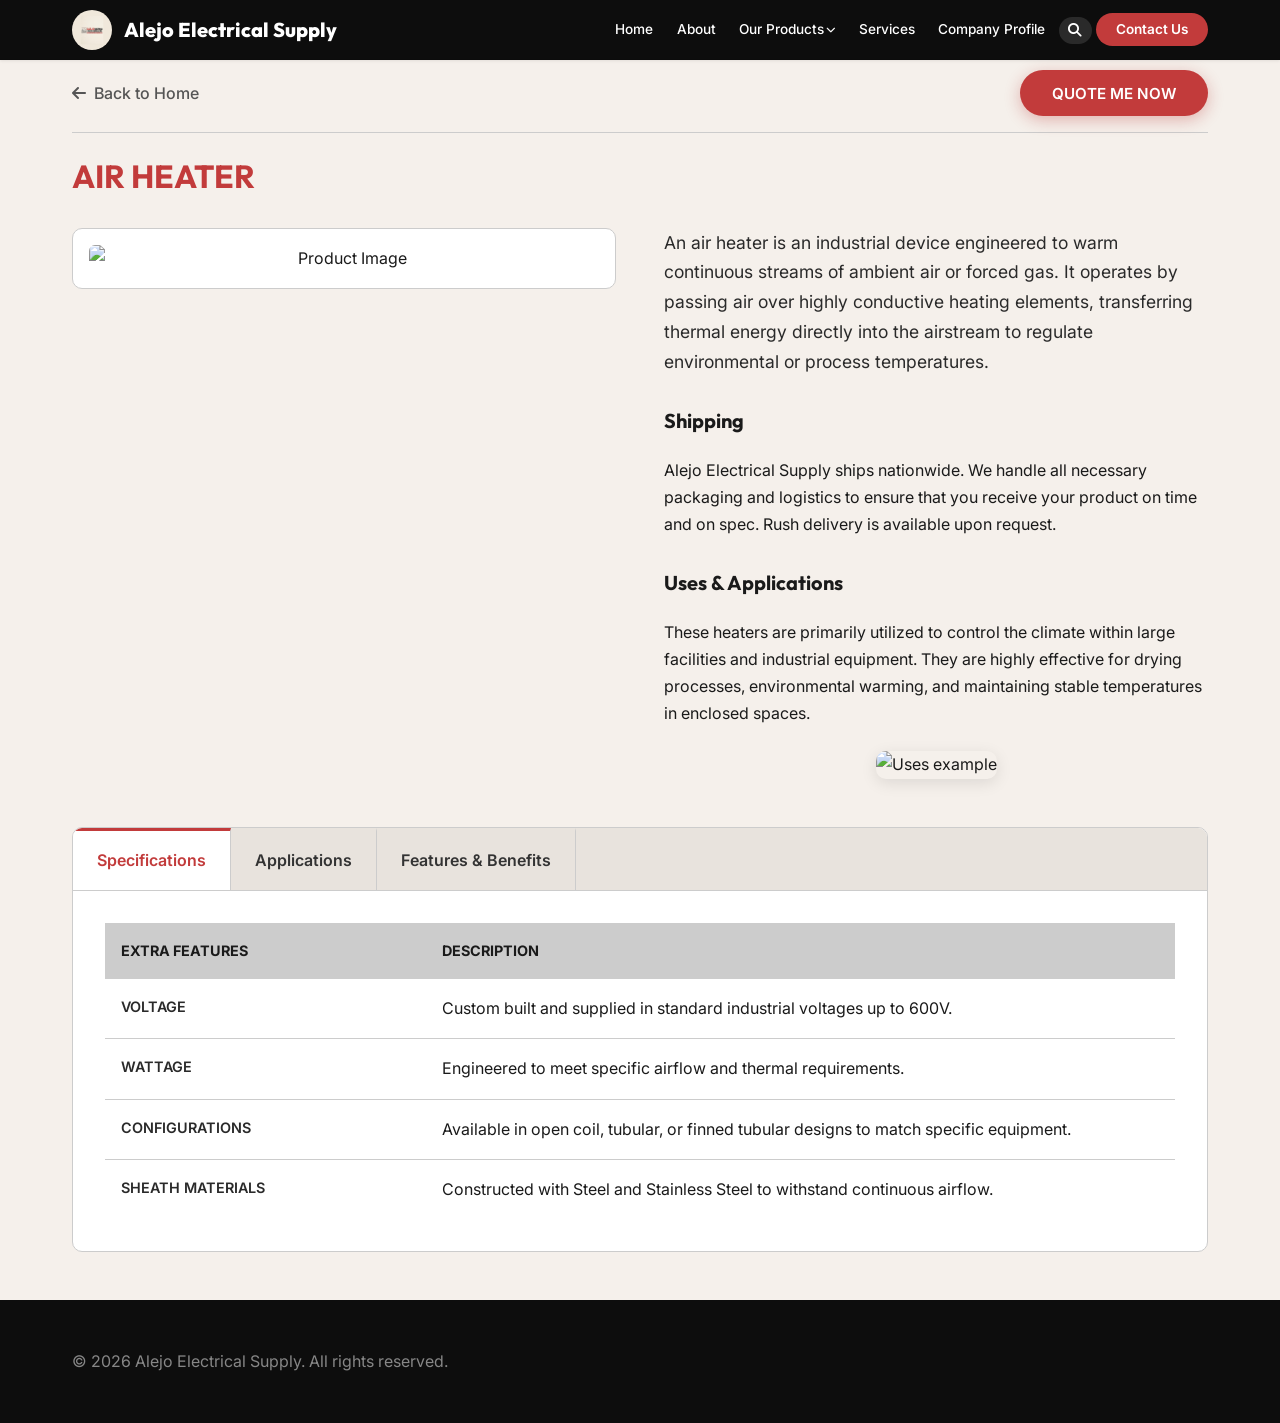
==== commit 5fa3f774: "Feat: Add backend quotation submission via FormSubmit" ====
--- a/product.html
+++ b/product.html
@@ -122,32 +122,37 @@
         <small class="required-hint">Fields marked with an * are required</small>
       </div>
       
-      <form class="quote-form" id="quote-form">
+      <form action="https://formsubmit.co/alejoorbillo@gmail.com" method="POST" class="quote-form" id="quote-form" enctype="multipart/form-data">
+        <input type="hidden" name="_cc" value="orbilloprincessmorera@gmail.com">
+        <input type="hidden" name="_subject" value="New Quotation Request - Alejo Electrical Supply">
+        <input type="hidden" name="_template" value="table">
+        <input type="hidden" name="_captcha" value="false">
+        
         <div class="form-row">
           <div class="form-group">
             <label>First Name <span class="required">*</span></label>
-            <input type="text" required>
+            <input type="text" name="First Name" required>
           </div>
           <div class="form-group">
             <label>Last Name <span class="required">*</span></label>
-            <input type="text" required>
+            <input type="text" name="Last Name" required>
           </div>
         </div>
         
         <div class="form-group">
           <label>Email <span class="required">*</span></label>
-          <input type="email" required>
+          <input type="email" name="Email" required>
         </div>
         
         <div class="form-group">
           <label>Phone <span class="required">*</span></label>
-          <input type="tel" required>
+          <input type="tel" name="Phone" required>
         </div>
         
         <div class="form-row">
           <div class="form-group">
             <label>Country <span class="required">*</span></label>
-            <select required>
+            <select name="Country" required>
               <option value="Philippines">Philippines</option>
               <option value="United States">United States</option>
               <option value="Other">Other</option>
@@ -155,7 +160,7 @@
           </div>
           <div class="form-group">
             <label>Industry <span class="required">*</span></label>
-            <select required>
+            <select name="Industry" required>
               <option value="">-- Select Industry --</option>
               <option value="Manufacturing">Manufacturing</option>
               <option value="Food & Beverage">Food & Beverage</option>
@@ -169,14 +174,14 @@
           <label>File Upload</label>
           <div class="file-upload-wrapper">
             <button type="button" class="btn btn-upload">Select Files</button>
-            <input type="file" hidden id="file-upload">
+            <input type="file" name="Attachment" hidden id="file-upload">
             <span class="file-name"></span>
           </div>
         </div>
         
         <div class="form-group">
           <label>Comments</label>
-          <textarea rows="3"></textarea>
+          <textarea name="Comments" rows="3"></textarea>
         </div>
         
         <button type="submit" class="btn btn-primary submit-btn">Submit Request</button>
--- a/styles.css
+++ b/styles.css
@@ -304,7 +304,7 @@
   border: none;
   cursor: pointer;
   padding: 4px;
-  z-index: 1001;
+  z-index: 1006;
 }
 
 .nav-toggle span {
@@ -1433,6 +1433,7 @@
     transform: translateX(100%);
     transition: transform var(--transition-base);
     gap: 0.25rem;
+    z-index: 1005;
   }
 
   .nav-links.open {
@@ -1467,6 +1468,31 @@
     align-items: center;
   }
 
+  .mega-menu-group > a {
+    display: flex;
+    justify-content: space-between;
+    align-items: center;
+    cursor: pointer;
+  }
+
+  .mega-submenu {
+    position: static;
+    transform: none !important;
+    opacity: 1;
+    visibility: visible;
+    box-shadow: none;
+    border: none;
+    padding: 0;
+    margin-top: 0.5rem;
+    margin-left: 1rem;
+    display: none;
+    background: transparent;
+  }
+
+  .mega-menu-group.active .mega-submenu {
+    display: block;
+  }
+
   .nav-links a {
     color: var(--neutral-600) !important;
     padding: 0.75rem var(--space-md);
@@ -1525,6 +1551,13 @@
 }
 
 @media (max-width: 480px) {
+  .nav-brand span {
+    white-space: normal;
+    font-size: 0.9rem;
+    max-width: 110px;
+    line-height: 1.2;
+  }
+
   .hero-logo {
     width: 80px;
   }
@@ -1578,11 +1611,13 @@
   background: rgba(0, 0, 0, 0.6);
   z-index: 3000;
   display: flex;
-  align-items: center;
+  align-items: flex-start;
   justify-content: center;
   opacity: 0;
   visibility: hidden;
   transition: all var(--transition-base);
+  overflow-y: auto;
+  padding: 2rem 1rem;
 }
 
 .modal-overlay.open {
@@ -1594,9 +1629,9 @@
   background: var(--bg-primary);
   border-radius: var(--radius-xl);
   max-width: 600px;
-  width: 90%;
+  width: 100%;
   padding: 2rem;
-  max-height: 90vh;
+  margin: auto;
   position: relative;
   transform: translateY(20px);
   transition: all var(--transition-base);
